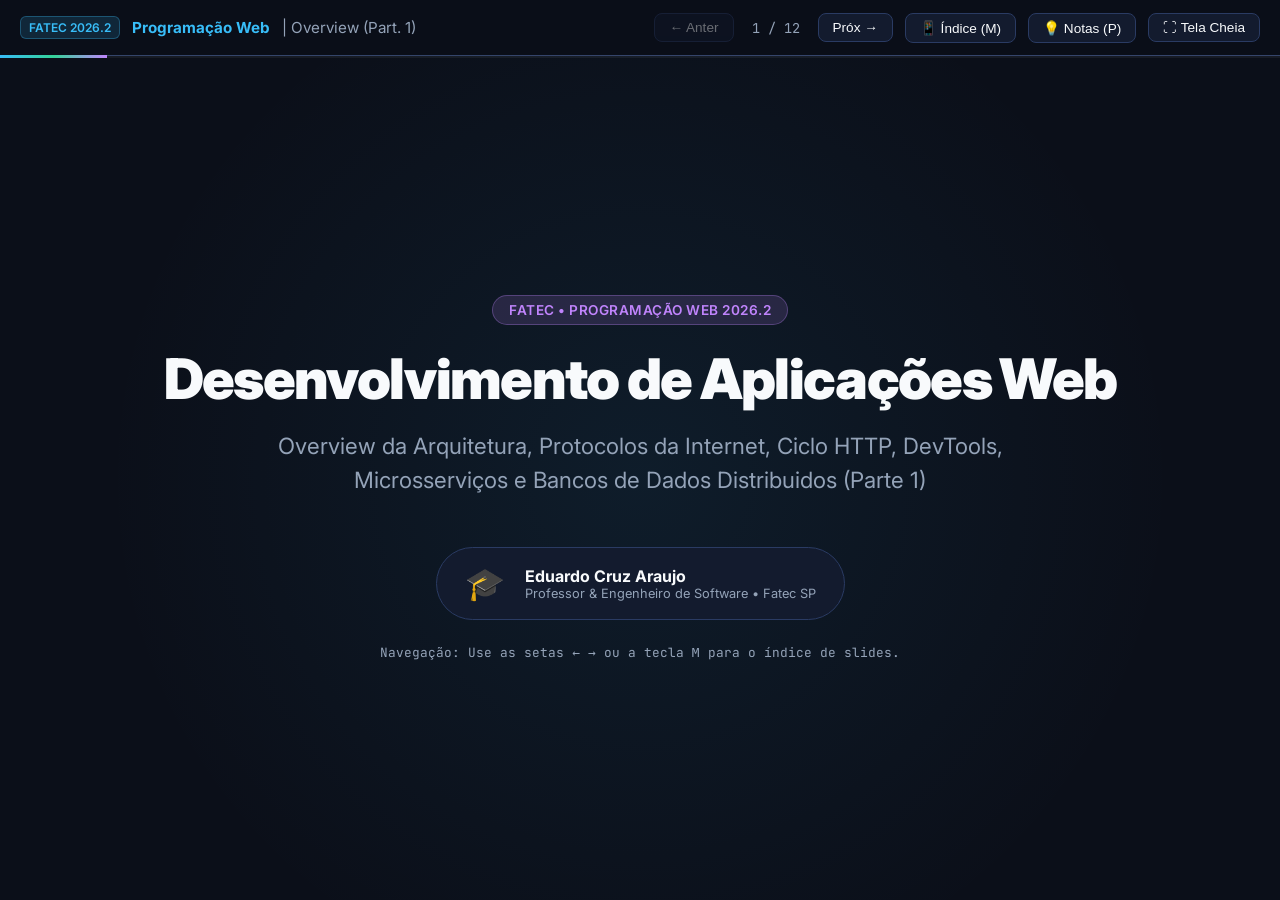
==== 01-pw-desenvolvimento-de-aplicacoes-web-overview-part-1/src/demo/index.html @ 103f816c "feat: adiciona aplicacoes de demonstracao (src/demo) e atualiza README" ====
<!DOCTYPE html>
<html lang="pt-BR">
<head>
  <meta charset="UTF-8">
  <meta name="viewport" content="width=device-width, initial-scale=1.0">
  <title>Programação Web - Overview (Part. 1) | Fatec</title>
  <link rel="preconnect" href="https://fonts.googleapis.com">
  <link rel="preconnect" href="https://fonts.gstatic.com" crossorigin>
  <link href="https://fonts.googleapis.com/css2?family=Fira+Code:wght@400;600&family=Inter:wght@400;500;600;700;800;900&family=JetBrains+Mono:wght@400;600;700&display=swap" rel="stylesheet">
  <link rel="stylesheet" href="styles.css">
</head>
<body>

  <!-- Top Application Navigation Bar -->
  <header class="app-header">
    <div class="brand">
      <span class="brand-badge">FATEC 2026.2</span>
      <span>Programação Web</span>
      <span style="color: var(--text-muted); font-weight: 400;">| Overview (Part. 1)</span>
    </div>
    
    <div class="header-controls">
      <button class="btn-nav" id="btn-prev" title="Slide Anterior (Seta Esquerda)">← Anter</button>
      <span class="slide-counter" id="slide-counter">1 / 12</span>
      <button class="btn-nav" id="btn-next" title="Próximo Slide (Seta Direita / Espaço)">Próx →</button>
      <button class="btn-nav" id="btn-overview" title="Menu de Navegação (Teclas M)">📱 Índice (M)</button>
      <button class="btn-nav" id="btn-notes" title="Notas do Apresentador (Tecla P)">💡 Notas (P)</button>
      <button class="btn-nav" id="btn-fullscreen" title="Modo Tela Cheia (Tecla F)">⛶ Tela Cheia</button>
    </div>
  </header>

  <!-- Top Progress Bar -->
  <div class="progress-bar-container">
    <div class="progress-bar" id="progress-bar"></div>
  </div>

  <!-- Slides Viewport -->
  <main class="slides-viewport">

    <!-- SLIDE 1: CAPA -->
    <section class="slide slide-cover active">
      <span class="cover-badge">FATEC • PROGRAMAÇÃO WEB 2026.2</span>
      <h1 class="cover-title">Desenvolvimento de Aplicações Web</h1>
      <p class="cover-subtitle">Overview da Arquitetura, Protocolos da Internet, Ciclo HTTP, DevTools, Microsserviços e Bancos de Dados Distribuidos (Parte 1)</p>
      
      <div class="author-box">
        <div style="font-size: 2rem;">🎓</div>
        <div class="author-info">
          <div class="author-name">Eduardo Cruz Araujo</div>
          <div class="author-meta">Professor & Engenheiro de Software • Fatec SP</div>
        </div>
      </div>

      <div style="margin-top: 24px; font-size: 0.8rem; color: var(--text-muted); font-family: var(--font-mono);">
        Navegação: Use as setas <kbd>←</kbd> <kbd>→</kbd> ou a tecla <kbd>M</kbd> para o índice de slides.
      </div>
    </section>

    <!-- SLIDE 2: INTERNET VS WEB -->
    <section class="slide">
      <div class="slide-header">
        <span class="slide-tag">01. Fundamentos Globais</span>
        <h2 class="slide-title">Internet e World Wide Web (WWW)</h2>
        <p class="slide-subtitle">A diferença fundamental entre a infraestrutura física/lógica e os serviços de hipertexto.</p>
      </div>

      <div class="grid-2">
        <div class="card">
          <div class="card-title">
            <span style="font-size: 1.5rem;">🌐</span> O que é a Internet?
          </div>
          <div class="card-subtitle">A Infraestrutura Global de Transporte</div>
          <div class="card-body">
            <ul class="bullet-list">
              <li><strong>Rede de Redes:</strong> Bilhões de dispositivos conectados (roteadores, switches, cabos submarinos de fibra e satélites).</li>
              <li><strong>Protocolo Base:</strong> Opera sob a suíte de protocolos <strong>TCP/IP</strong>.</li>
              <li><strong>Rodovia Digital:</strong> Suporta múltiplos serviços independentes:
                <div style="display: flex; gap: 8px; margin-top: 8px; flex-wrap: wrap;">
                  <span style="background: rgba(56, 189, 248, 0.1); border: 1px solid var(--accent-cyan); color: var(--accent-cyan); padding: 4px 8px; border-radius: 6px; font-size: 0.75rem; font-family: var(--font-mono);">Web (HTTP)</span>
                  <span style="background: rgba(255,255,255,0.05); padding: 4px 8px; border-radius: 6px; font-size: 0.75rem; font-family: var(--font-mono);">E-mail (SMTP)</span>
                  <span style="background: rgba(255,255,255,0.05); padding: 4px 8px; border-radius: 6px; font-size: 0.75rem; font-family: var(--font-mono);">Arquivos (FTP)</span>
                  <span style="background: rgba(255,255,255,0.05); padding: 4px 8px; border-radius: 6px; font-size: 0.75rem; font-family: var(--font-mono);">Streaming (RTSP/UDP)</span>
                </div>
              </li>
            </ul>
          </div>
        </div>

        <div class="card" style="border-color: rgba(52, 211, 153, 0.4);">
          <div class="card-title" style="color: var(--accent-emerald);">
            <span style="font-size: 1.5rem;">📄</span> O que é a Web (World Wide Web)?
          </div>
          <div class="card-subtitle">O Sistema de Informações e Hipertexto</div>
          <div class="card-body">
            <ul class="bullet-list">
              <li><strong>Documentos Interligados:</strong> Baseia-se no conceito de <strong>Hipertexto</strong> (links acessíveis via navegadores).</li>
              <li><strong>A Tríade Fundamental:</strong>
                <ol style="margin-top: 8px; padding-left: 20px; line-height: 1.6; color: var(--text-main);">
                  <li><strong>HTML:</strong> Estrutura e conteúdo da informação.</li>
                  <li><strong>HTTP / HTTPS:</strong> Protocolo de comunicação e transporte.</li>
                  <li><strong>URL / URI:</strong> Sistema de localização e endereçamento único global.</li>
                </ol>
              </li>
            </ul>
          </div>
        </div>
      </div>

      <div class="presenter-notes-box" style="display:none;">
        💡 <strong>Nota para o Professor:</strong> Destaque para a turma a analogia da rodovia (Internet) versus os carros que trafegam nela (Web, Email, Streaming). Muitos alunos confundem achar que a Internet é apenas o navegador.
      </div>
    </section>

    <!-- SLIDE 3: ORIGEM DA WEB & A TRÍADE -->
    <section class="slide">
      <div class="slide-header">
        <span class="slide-tag">02. História & Padrões</span>
        <h2 class="slide-title">Origem da Web & Os Três Pilares</h2>
        <p class="slide-subtitle">Como Tim Berners-Lee criou a base da tecnologia livre e royalty-free no CERN em 1989.</p>
      </div>

      <div class="grid-3">
        <div class="card">
          <div class="card-title">👨‍💻 O Criador & CERN</div>
          <div class="card-body">
            <p style="margin-bottom: 12px;">Sir <strong>Tim Berners-Lee</strong> propôs a Web em <strong>1989</strong> no laboratório do <strong>CERN</strong> (Suíça) para facilitar o compartilhamento de pesquisas entre cientistas.</p>
            <div class="code-snippet">Primeiro Site (1991):<br>https://info.cern.ch/</div>
          </div>
        </div>

        <div class="card">
          <div class="card-title" style="color: var(--accent-purple);">🔓 Royalty-Free</div>
          <div class="card-body">
            <p>Lançada publicamente em <strong>1991</strong> como tecnologia <strong>Royalty-Free (gratuita e aberta)</strong>, o que permitiu sua adoção e evolução exponencial por todo o planeta.</p>
          </div>
        </div>

        <div class="card">
          <div class="card-title" style="color: var(--accent-amber);">📐 Padronização W3C</div>
          <div class="card-body">
            <p>Garante a interoperabilidade entre navegadores e sistemas operacionais mantendo padrões abertos para HTML, CSS e APIs.</p>
          </div>
        </div>
      </div>
    </section>

    <!-- SLIDE 4: SIMULADOR CICLO DE VIDA WEB -->
    <section class="slide">
      <div class="slide-header">
        <span class="slide-tag">03. Arquitetura Cliente-Servidor</span>
        <h2 class="slide-title">O Ciclo de Vida de um Acesso Web</h2>
        <p class="slide-subtitle">O caminho completo percorrido desde a digitação da URL até a renderização de pixels na tela.</p>
      </div>

      <!-- Interactive Widget: Web Lifecycle -->
      <div class="interactive-widget">
        <div class="widget-toolbar">
          <div class="toolbar-title">
            <span>⚡ SIMULADOR INTERATIVO DO CICLO HTTP</span>
          </div>
          <div class="toolbar-controls">
            <button class="btn-nav" id="lc-btn-play">▶ Executar Sequência</button>
            <button class="btn-nav" id="lc-btn-next">Próximo Passo ➔</button>
            <button class="btn-nav" id="lc-btn-reset">↺ Reiniciar</button>
          </div>
        </div>

        <div class="lifecycle-visualizer">
          <div class="lifecycle-steps">
            <div class="step-node active" data-step="0">
              <div class="step-number">1</div>
              <div class="step-title">URL Input</div>
              <div class="step-desc">Cliente no Navegador</div>
            </div>
            <div class="step-node" data-step="1">
              <div class="step-number">2</div>
              <div class="step-title">DNS Lookup</div>
              <div class="step-desc">Traduz Domínio -> IP</div>
            </div>
            <div class="step-node" data-step="2">
              <div class="step-number">3</div>
              <div class="step-title">TCP / TLS</div>
              <div class="step-desc">Conexão Segura</div>
            </div>
            <div class="step-node" data-step="3">
              <div class="step-number">4</div>
              <div class="step-title">HTTP Req / Res</div>
              <div class="step-desc">GET -> 200 OK</div>
            </div>
            <div class="step-node" data-step="4">
              <div class="step-number">5</div>
              <div class="step-title">DOM Rendering</div>
              <div class="step-desc">Paint na Tela</div>
            </div>
          </div>

          <div class="step-details-box">
            <div class="details-header">
              <span class="details-badge" id="lc-badge">CLIENTE</span>
              <h3 class="details-title" id="lc-title">1. Entrada da URL</h3>
            </div>
            <p class="details-content" id="lc-desc">O usuário digita https://www.fatec.sp.gov.br e o navegador valida o protocolo e o domínio.</p>
            <div class="code-snippet" id="lc-code">URL: https://www.fatec.sp.gov.br:443/index.html</div>
          </div>
        </div>
      </div>
    </section>

    <!-- SLIDE 5: DEVTOOLS GUI & MOCKUP -->
    <section class="slide">
      <div class="slide-header">
        <span class="slide-tag">04. Ferramentas Práticas (Hands-On)</span>
        <h2 class="slide-title">Explorando o Chrome DevTools</h2>
        <p class="slide-subtitle">A suíte essencial integrada ao navegador para inspeção, testes de rede e depuração.</p>
      </div>

      <!-- Interactive DevTools Mockup -->
      <div class="devtools-container">
        <div class="devtools-nav">
          <div class="devtools-tab active" data-tab="elements">🔍 Elementos</div>
          <div class="devtools-tab" data-tab="console">💻 Console</div>
          <div class="devtools-tab" data-tab="sources">📂 Fontes (Sources)</div>
          <div class="devtools-tab" data-tab="network">🌐 Rede (Network)</div>
          <div class="devtools-tab" data-tab="performance">⚡ Desempenho</div>
          <div class="devtools-tab" data-tab="application">💾 Aplicação</div>
          <div class="devtools-tab" data-tab="lighthouse">🚀 Lighthouse</div>
        </div>
        <div class="devtools-panel">
          <h3 style="color: var(--accent-cyan); font-size: 1.1rem; margin-bottom: 8px;" id="dt-panel-title">Aba Elementos (DOM & CSS)</h3>
          <p style="font-size: 0.95rem; color: #bbb; line-height: 1.6;" id="dt-panel-content">
            Permite inspecionar a árvore DOM em tempo real, editar tags HTML, modificar propriedades CSS e testar responsividade visual instantaneamente. Ideal para ajustar layouts e entender a hierarquia da página.
          </p>
        </div>
      </div>
    </section>

    <!-- SLIDE 6: PADRÕES ESTRUTURAIS & MONOLITO VS MICROSSERVIÇOS -->
    <section class="slide">
      <div class="slide-header">
        <span class="slide-tag">05. Arquitetura e Design</span>
        <h2 class="slide-title">Padrões Estruturais: Monolito vs. Microsserviços</h2>
        <p class="slide-subtitle">Como a escolha arquitetural impacta a escalabilidade, manutenção e tolerância a falhas.</p>
      </div>

      <div class="arch-toggle-bar">
        <button class="arch-btn active" id="arch-btn-mono">Monolito Modular</button>
        <button class="arch-btn" id="arch-btn-micro">Microsserviços Distribuídos</button>
        <button class="btn-nav" id="btn-sim-crash" style="border-color: var(--accent-rose); color: var(--accent-rose);">💥 Simular Falha de Serviço</button>
      </div>

      <div class="arch-diagram-canvas" id="arch-diagram">
        <!-- Injected via JavaScript -->
      </div>
    </section>

    <!-- SLIDE 7: APIS E INTEGRAÇÃO -->
    <section class="slide">
      <div class="slide-header">
        <span class="slide-tag">06. Comunicação entre Serviços</span>
        <h2 class="slide-title">APIs, API Gateway & Padronização de Interfaces</h2>
        <p class="slide-subtitle">Tecnologias de integração: REST vs GraphQL vs gRPC e padrões BFF (Backend for Frontend).</p>
      </div>

      <div class="grid-3">
        <div class="card">
          <div class="card-title">📡 REST</div>
          <div class="card-body">
            <p>Padrão baseado nos verbos HTTP (GET, POST, PUT, DELETE). Stateless e fácil de cachear.</p>
          </div>
        </div>

        <div class="card" style="border-color: rgba(192, 132, 252, 0.4);">
          <div class="card-title" style="color: var(--accent-purple);">⚡ GraphQL</div>
          <div class="card-body">
            <p>Permite que o cliente solicite exatamente os campos necessários, evitando <em>over-fetching</em> e <em>under-fetching</em>.</p>
          </div>
        </div>

        <div class="card" style="border-color: rgba(52, 211, 153, 0.4);">
          <div class="card-title" style="color: var(--accent-emerald);">🚀 gRPC</div>
          <div class="card-body">
            <p>Comunicação binária de altíssima performance via HTTP/2 e Protocol Buffers (ideal para backend-to-backend).</p>
          </div>
        </div>
      </div>
    </section>

    <!-- SLIDE 8: ARQUITETURA STATELESS -->
    <section class="slide">
      <div class="slide-header">
        <span class="slide-tag">07. Escalabilidade Horizontal</span>
        <h2 class="slide-title">Arquitetura Stateless (Sem Estado)</h2>
        <p class="slide-subtitle">Como permitir que qualquer nó atenda qualquer requisição sem reter sessão local.</p>
      </div>

      <div class="interactive-widget">
        <div class="widget-toolbar">
          <div class="toolbar-title">
            <span>🛡️ SIMULADOR DE FAILOVER STATELESS (JWT vs REDIS)</span>
          </div>
          <div class="toolbar-controls">
            <button class="btn-nav" id="btn-sim-failover" style="border-color: var(--accent-cyan); color: var(--accent-cyan);">💥 Simular Queda do Servidor 1</button>
          </div>
        </div>

        <div class="stateless-flow-grid">
          <div class="card" id="server-node-1">
            <div class="card-title">
              <span class="server-badge" style="background: var(--accent-cyan); color: #000; padding: 2px 8px; border-radius: 4px; font-size: 0.75rem;">ONLINE (Instância A)</span>
            </div>
            <div class="card-body">
              <strong>Servidor 1:</strong> Processa requisições validando a chave pública do JWT sem consultar banco de sessão local.
            </div>
          </div>

          <div class="card" id="server-node-2">
            <div class="card-title">
              <span class="server-badge" style="background: var(--accent-blue); color: #000; padding: 2px 8px; border-radius: 4px; font-size: 0.75rem;">ONLINE (Instância B)</span>
            </div>
            <div class="card-body">
              <strong>Servidor 2:</strong> Pronto para assumir o tráfego instantaneamente com o mesmo Token JWT.
            </div>
          </div>
        </div>

        <div style="background: rgba(0,0,0,0.3); padding: 12px; border-radius: 8px; font-size: 0.85rem; color: var(--text-muted);" id="stateless-status-text">
          Ambas as instâncias estão prontas para autenticar requisições com JWT.
        </div>
      </div>
    </section>

    <!-- SLIDE 9: TEOREMA CAP & CONSISTÊNCIA DISTRIBUÍDA -->
    <section class="slide">
      <div class="slide-header">
        <span class="slide-tag">08. Teoria de Sistemas Distribuidos</span>
        <h2 class="slide-title">Teorema CAP & Consistência Eventual</h2>
        <p class="slide-subtitle">O teorema de Eric Brewer: Em redes sujeitas a partição, é necessário escolher entre Consistência estrita (CP) ou Disponibilidade alta (AP).</p>
      </div>

      <div class="cap-section-layout">
        <!-- CAP Triangle & Partition Simulator -->
        <div class="cap-interactive-card">
          <div class="widget-toolbar" style="padding: 6px 12px;">
            <span class="toolbar-title" style="font-size: 0.8rem;">📐 TRIÂNGULO CAP & SIMULADOR DE PARTIÇÃO DE REDE</span>
            <button class="btn-nav" id="btn-toggle-partition" style="font-size: 0.75rem; border-color: var(--accent-rose); color: var(--accent-rose);">⚡ Cortar Cabo de Rede (Partição)</button>
          </div>

          <div class="cap-triangle-wrapper">
            <div class="cap-node cap-node-c active" data-cap="c">
              <strong style="color: var(--accent-cyan); font-size: 1.2rem;">C</strong>
              <span style="font-size: 0.7rem; color: #aaa;">Consistência</span>
            </div>
            <div class="cap-node cap-node-a" data-cap="a">
              <strong style="color: var(--accent-emerald); font-size: 1.2rem;">A</strong>
              <span style="font-size: 0.7rem; color: #aaa;">Disponibilidade</span>
            </div>
            <div class="cap-node cap-node-p" data-cap="p">
              <strong style="color: var(--accent-purple); font-size: 1.2rem;">P</strong>
              <span style="font-size: 0.7rem; color: #aaa;">Tolerância</span>
            </div>
          </div>

          <!-- Network Partition Status Box -->
          <div class="partition-sim-box">
            <div class="partition-nodes-display">
              <div class="node-box">Nó A (São Paulo)</div>
              <span class="network-link-status link-ok" id="net-link-status">⚡ Conexão OK</span>
              <div class="node-box">Nó B (Virgínia - EUA)</div>
            </div>

            <div style="font-size: 0.8rem; color: var(--text-muted); line-height: 1.5;" id="net-partition-explain">
              <strong>Estado Normal:</strong> Os dois nós trocam confirmações de escrita síncronas sem falhas na rede.
            </div>
          </div>
        </div>

        <!-- Deep Dive Educational Content -->
        <div class="card">
          <div class="card-title" style="color: var(--accent-cyan);" id="cap-details-title">Consistência (Consistency)</div>
          <div class="card-body" id="cap-details-desc">
            <p style="margin-bottom: 12px;"><strong>O que significa?</strong> Todos os nós da rede leem exatamente a mesma informação atualizada no mesmo milissegundo. Se um valor é alterado no Nó A, o Nó B é bloqueado até sincronizar.</p>
            
            <div style="background: rgba(0,0,0,0.3); border-left: 3px solid var(--accent-cyan); padding: 12px; border-radius: 4px; font-size: 0.85rem; margin-top: 10px;">
              <strong>Trade-Off Arquitetural na Web:</strong> Como falhas na rede (Partições) são inevitáveis na Internet global, a maioria das aplicações Web sacrifica a Consistência Rígida em favor da <strong>Consistência Eventual (Eventual Consistency)</strong> para nunca deixar a página do usuário fora do ar (AP).
            </div>

            <div style="margin-top: 14px; font-size: 0.8rem; color: var(--text-muted);">
              <strong>Extensão Teorema PACELC:</strong> Se houver Partição (P), escolha entre A ou C; Senão (E), escolha entre Latência (L) ou Consistência (C).
            </div>
          </div>
        </div>
      </div>
    </section>

    <!-- SLIDE 10: MATRIZ DE SELEÇÃO & TIPOS DE BANCOS DE DADOS -->
    <section class="slide">
      <div class="slide-header">
        <span class="slide-tag">09. Persistência & Modelagem de Dados</span>
        <h2 class="slide-title">Matriz de Seleção & Tipos de Bancos de Dados</h2>
        <p class="slide-subtitle">Comparativo aprofundado dos 5 paradigmas de armazenamento: SQL vs Documentos vs Chave-Valor vs Wide-Column vs Grafos.</p>
      </div>

      <div class="db-matrix-layout">
        <!-- Deep Breakdown Grid of DB Paradigms -->
        <div class="card" style="padding: 16px;">
          <div class="card-title" style="font-size: 1rem; color: var(--accent-emerald);">🗄️ Paradigmas de Armazenamento</div>
          
          <div class="db-type-card-grid">
            <div class="db-mini-card">
              <div class="db-mini-title">💎 SQL (Relacional)</div>
              <p>PostgreSQL, MySQL. ACID, Tabelas, Joins complexos. Ideal para: Finanças, ERP.</p>
            </div>

            <div class="db-mini-card">
              <div class="db-mini-title" style="color: var(--accent-cyan);">📄 Documento</div>
              <p>MongoDB. JSON flexível, Coleções dinâmicas. Ideal para: Catálogo, CMS.</p>
            </div>

            <div class="db-mini-card">
              <div class="db-mini-title" style="color: var(--accent-purple);">⚡ Chave-Valor</div>
              <p>Redis, DynamoDB. RAM sub-ms, Estruturas em memória. Ideal para: Cache, Sessão.</p>
            </div>

            <div class="db-mini-card">
              <div class="db-mini-title" style="color: var(--accent-amber);">📊 Wide-Column</div>
              <p>Cassandra, Scylla. Gravação massiva distribuída. Ideal para: Logs, IoT.</p>
            </div>

            <div class="db-mini-card" style="grid-column: span 2;">
              <div class="db-mini-title" style="color: var(--accent-rose);">🕸️ Grafos</div>
              <p>Neo4j, Amazon Neptune. Nós e Arestas. Otimizado para conexões e recomendações em redes sociais.</p>
            </div>
          </div>
        </div>

        <!-- Interactive Decision Engine Tool -->
        <div class="db-selector-box">
          <h4 style="color: var(--accent-cyan); margin-bottom: 6px;">🧠 Motor de Recomendação de Arquitetura de Dados</h4>
          <p style="font-size: 0.8rem; color: var(--text-muted);">Selecione os requisitos do seu projeto para obter a recomendação otimizada:</p>
          
          <div class="db-options-grid">
            <button class="db-opt-btn" data-req="acid">💳 Transações ACID (Financeiro/Saldo)</button>
            <button class="db-opt-btn" data-req="flexible">📄 Schema JSON Dinâmico (E-commerce)</button>
            <button class="db-opt-btn" data-req="highspeed">⚡ Leitura < 1ms em RAM (Cache / Sessão)</button>
            <button class="db-opt-btn" data-req="timeseries">📈 Telemetria IoT & Logs em Lote</button>
            <button class="db-opt-btn" data-req="graph">🕸️ Redes Sociais & Antifraude</button>
          </div>

          <div class="db-result-badge" id="db-rec-badge">Selecione requisitos acima para ver a sugestão</div>
          <p style="font-size: 0.8rem; color: var(--text-muted); margin-top: 8px; line-height: 1.5;" id="db-rec-reason">A escolha do banco de dados ideal deve equilibrar modelo de dados, padrão de acesso e requisitos de escalabilidade.</p>
          <div class="code-snippet" id="db-rec-snippet" style="margin-top: 10px; font-size: 0.75rem;">// Exemplo de código/modelo aparecerá aqui</div>
        </div>
      </div>
    </section>

    <!-- SLIDE 11: ESCALABILIDADE DE DADOS -->
    <section class="slide">
      <div class="slide-header">
        <span class="slide-tag">10. Altas Cargas de Tráfego</span>
        <h2 class="slide-title">Escalabilidade de Dados: Replicação, Sharding & Hashing</h2>
        <p class="slide-subtitle">Como superar gargalos de banco de dados quando a aplicação escala horizontalmente.</p>
      </div>

      <div class="grid-3">
        <div class="card">
          <div class="card-title">🔄 Replicação Master-Slave</div>
          <div class="card-body">
            <p>1 Nó de Escrita (Master) sincroniza assincronamente para N Nós de Leitura (Slaves). Aumenta dramaticamente a vazão de leitura.</p>
          </div>
        </div>

        <div class="card" style="border-color: rgba(56, 189, 248, 0.4);">
          <div class="card-title" style="color: var(--accent-cyan);">🧩 Sharding (Horizontal)</div>
          <div class="card-body">
            <p>Divide tabelas gigantescas em múltiplos servidores baseados em uma <strong>Shard Key</strong> (ex: ID do Usuário ou Região Geográfica).</p>
          </div>
        </div>

        <div class="card" style="border-color: rgba(192, 132, 252, 0.4);">
          <div class="card-title" style="color: var(--accent-purple);">⭕ Consistent Hashing</div>
          <div class="card-body">
            <p>Algoritmo em anel distribuído que minimiza a reorganização de dados quando nós são adicionados ou removidos da rede.</p>
          </div>
        </div>
      </div>
    </section>

    <!-- SLIDE 12: AGRADECIMENTO & ENCERRAMENTO DEDICADO -->
    <section class="slide slide-cover">
      <span class="cover-badge" style="background: rgba(56, 189, 248, 0.15); color: var(--accent-cyan); border-color: rgba(56, 189, 248, 0.3);">FATEC 2026.2 • PROGRAMAÇÃO WEB</span>
      <h2 style="font-size: 3.2rem; font-weight: 800; margin-bottom: 12px; color: var(--text-main);">Obrigado! 🤘</h2>
      <p style="font-size: 1.3rem; color: var(--text-muted); max-width: 600px; margin: 0 auto 32px auto; line-height: 1.5;">
        Dúvidas, perguntas ou considerações finais?
      </p>

      <div class="card" style="max-width: 480px; text-align: left; margin: 0 auto; width: 100%; border-color: rgba(56, 189, 248, 0.3);">
        <div class="card-title" style="font-size: 1.15rem; color: var(--accent-cyan);">👨‍🏫 Eduardo Cruz Araujo</div>
        <div class="card-body">
          <ul class="bullet-list" style="gap: 12px;">
            <li><strong>E-mail:</strong> <a href="mailto:eduardo.araujo@cps.sp.gov.br" style="color: var(--accent-cyan); text-decoration: none;">eduardo.araujo@cps.sp.gov.br</a></li>
            <li><strong>LinkedIn:</strong> <a href="https://www.linkedin.com/in/edcaraujo" target="_blank" style="color: var(--accent-cyan); text-decoration: none;">linkedin.com/in/edcaraujo</a></li>
            <li><strong>GitHub:</strong> <a href="https://github.com/edcaraujo" target="_blank" style="color: var(--accent-cyan); text-decoration: none;">github.com/edcaraujo</a></li>
          </ul>
        </div>
      </div>
    </section>

  </main>

  <!-- Navigation Grid / Overview Modal -->
  <div class="modal-overlay" id="overview-modal">
    <div class="modal-content">
      <div class="modal-header">
        <h3 class="modal-title">📱 ÍNDICE DE SLIDES DA APRESENTAÇÃO</h3>
        <button class="btn-close" id="modal-close">&times;</button>
      </div>
      <div class="slide-grid-nav" id="slide-grid-nav">
        <!-- Populated via app.js -->
      </div>
    </div>
  </div>

  <!-- Toast Notification Container -->
  <div class="toast-msg" id="toast-msg">Mensagem Toast</div>

  <script src="app.js"></script>
</body>
</html>
---- 01-pw-desenvolvimento-de-aplicacoes-web-overview-part-1/src/demo/styles.css ----
/* Styles for Programação Web - Overview Part 1 Interactive Presentation */
:root {
  --bg-main: #0b0f19;
  --bg-card: #131b2e;
  --bg-card-hover: #1c2744;
  --bg-card-active: #243256;
  --border-color: #2a3b63;
  --border-highlight: #3b82f6;
  
  --text-main: #f8fafc;
  --text-muted: #94a3b8;
  --text-dim: #64748b;
  
  --accent-cyan: #38bdf8;
  --accent-emerald: #34d399;
  --accent-purple: #c084fc;
  --accent-amber: #fbbf24;
  --accent-rose: #f43f5e;
  --accent-blue: #60a5fa;

  --font-sans: 'Inter', system-ui, -apple-system, BlinkMacSystemFont, 'Segoe UI', Roboto, sans-serif;
  --font-mono: 'JetBrains Mono', 'Fira Code', Consolas, monospace;

  --slide-width: 100vw;
  --slide-height: 100vh;
}

* {
  box-sizing: border-box;
  margin: 0;
  padding: 0;
}

html, body {
  width: 100%;
  height: 100%;
  overflow: hidden;
  background-color: var(--bg-main);
  color: var(--text-main);
  font-family: var(--font-sans);
  -webkit-font-smoothing: antialiased;
}

/* App Header Controls */
.app-header {
  position: fixed;
  top: 0;
  left: 0;
  right: 0;
  height: 56px;
  background: rgba(11, 15, 25, 0.85);
  backdrop-filter: blur(12px);
  border-bottom: 1px solid var(--border-color);
  display: flex;
  align-items: center;
  justify-content: space-between;
  padding: 0 20px;
  z-index: 100;
}

.brand {
  display: flex;
  align-items: center;
  gap: 12px;
  font-weight: 700;
  font-size: 0.95rem;
  color: var(--accent-cyan);
}

.brand-badge {
  background: rgba(56, 189, 248, 0.15);
  color: var(--accent-cyan);
  padding: 3px 8px;
  border-radius: 6px;
  font-size: 0.75rem;
  font-weight: 600;
  border: 1px solid rgba(56, 189, 248, 0.3);
}

.header-controls {
  display: flex;
  align-items: center;
  gap: 12px;
}

.btn-nav {
  background: var(--bg-card);
  border: 1px solid var(--border-color);
  color: var(--text-main);
  padding: 6px 14px;
  border-radius: 8px;
  font-size: 0.85rem;
  font-weight: 500;
  cursor: pointer;
  display: inline-flex;
  align-items: center;
  gap: 6px;
  transition: all 0.2s ease;
}

.btn-nav:hover {
  background: var(--bg-card-hover);
  border-color: var(--accent-cyan);
  color: #fff;
  transform: translateY(-1px);
}

.btn-nav:active {
  transform: translateY(0);
}

.btn-nav.active {
  background: var(--accent-blue);
  color: #000;
  border-color: var(--accent-cyan);
  font-weight: 700;
}

.slide-counter {
  font-family: var(--font-mono);
  font-size: 0.85rem;
  color: var(--text-muted);
  min-width: 60px;
  text-align: center;
}

/* Progress bar */
.progress-bar-container {
  position: fixed;
  top: 55px;
  left: 0;
  right: 0;
  height: 3px;
  background: rgba(255, 255, 255, 0.05);
  z-index: 101;
}

.progress-bar {
  height: 100%;
  width: 0%;
  background: linear-gradient(90deg, var(--accent-cyan), var(--accent-emerald), var(--accent-purple));
  transition: width 0.3s cubic-bezier(0.4, 0, 0.2, 1);
}

/* Presentation Container & Slides */
.slides-viewport {
  width: 100vw;
  height: calc(100vh - 56px);
  margin-top: 56px;
  position: relative;
  overflow: hidden;
}

.slide {
  position: absolute;
  top: 0;
  left: 0;
  width: 100%;
  height: 100%;
  opacity: 0;
  visibility: hidden;
  transform: scale(0.98) translateY(10px);
  transition: opacity 0.4s ease, transform 0.4s ease, visibility 0.4s;
  padding: 40px 60px;
  display: flex;
  flex-direction: column;
  overflow-y: auto;
}

.slide.active {
  opacity: 1;
  visibility: visible;
  transform: scale(1) translateY(0);
}

/* Slide Typography & Titles */
.slide-header {
  margin-bottom: 24px;
}

.slide-tag {
  display: inline-block;
  font-family: var(--font-mono);
  font-size: 0.8rem;
  text-transform: uppercase;
  letter-spacing: 1px;
  color: var(--accent-emerald);
  margin-bottom: 6px;
  font-weight: 600;
}

.slide-title {
  font-size: 2.2rem;
  font-weight: 800;
  color: var(--text-main);
  letter-spacing: -0.02em;
  line-height: 1.2;
}

.slide-subtitle {
  font-size: 1.1rem;
  color: var(--text-muted);
  margin-top: 6px;
  font-weight: 400;
}

/* Content Grids & Layouts */
.grid-2 {
  display: grid;
  grid-template-columns: 1fr 1fr;
  gap: 24px;
  flex: 1;
}

.grid-3 {
  display: grid;
  grid-template-columns: repeat(3, 1fr);
  gap: 20px;
  flex: 1;
}

.grid-5 {
  display: grid;
  grid-template-columns: repeat(5, 1fr);
  gap: 14px;
  flex: 1;
}

/* Glass Cards */
.card {
  background: var(--bg-card);
  border: 1px solid var(--border-color);
  border-radius: 14px;
  padding: 24px;
  display: flex;
  flex-direction: column;
  transition: border-color 0.2s ease, box-shadow 0.2s ease;
  position: relative;
}

.card:hover {
  border-color: rgba(56, 189, 248, 0.4);
  box-shadow: 0 8px 30px rgba(0, 0, 0, 0.3);
}

.card-title {
  font-size: 1.2rem;
  font-weight: 700;
  margin-bottom: 12px;
  display: flex;
  align-items: center;
  gap: 10px;
  color: var(--accent-cyan);
}

.card-subtitle {
  font-size: 0.85rem;
  color: var(--text-muted);
  margin-bottom: 16px;
}

.card-body {
  font-size: 0.95rem;
  line-height: 1.6;
  color: var(--text-muted);
  flex: 1;
}

.card-body strong {
  color: var(--text-main);
}

.bullet-list {
  list-style: none;
  display: flex;
  flex-direction: column;
  gap: 10px;
}

.bullet-list li {
  position: relative;
  padding-left: 20px;
  line-height: 1.5;
}

.bullet-list li::before {
  content: "•";
  color: var(--accent-cyan);
  font-weight: bold;
  font-size: 1.2rem;
  position: absolute;
  left: 0;
  top: -2px;
}

/* Cover Slide Special Styling */
.slide-cover {
  justify-content: center;
  align-items: center;
  text-align: center;
  background: radial-gradient(circle at center, rgba(56, 189, 248, 0.08) 0%, transparent 70%);
}

.cover-badge {
  background: rgba(192, 132, 252, 0.15);
  border: 1px solid rgba(192, 132, 252, 0.3);
  color: var(--accent-purple);
  padding: 6px 16px;
  border-radius: 20px;
  font-size: 0.85rem;
  font-weight: 600;
  letter-spacing: 0.5px;
  margin-bottom: 20px;
  display: inline-block;
}

.cover-title {
  font-size: 3.5rem;
  font-weight: 900;
  color: var(--text-main);
  margin-bottom: 16px;
  letter-spacing: -0.03em;
}

.cover-subtitle {
  font-size: 1.4rem;
  color: var(--text-muted);
  max-width: 800px;
  margin: 0 auto 30px auto;
  line-height: 1.5;
}

.author-box {
  display: flex;
  align-items: center;
  gap: 20px;
  background: var(--bg-card);
  padding: 16px 28px;
  border-radius: 50px;
  border: 1px solid var(--border-color);
  margin-top: 20px;
}

.author-info {
  text-align: left;
}

.author-name {
  font-size: 1rem;
  font-weight: 700;
  color: var(--text-main);
}

.author-meta {
  font-size: 0.8rem;
  color: var(--text-muted);
}

/* Interactive Component Containers */
.interactive-widget {
  background: var(--bg-card);
  border: 1px solid var(--border-color);
  border-radius: 16px;
  padding: 24px;
  margin-top: 16px;
  display: flex;
  flex-direction: column;
  gap: 20px;
  box-shadow: 0 10px 40px rgba(0, 0, 0, 0.4);
}

.widget-toolbar {
  display: flex;
  align-items: center;
  justify-content: space-between;
  background: rgba(0,0,0,0.25);
  padding: 10px 16px;
  border-radius: 10px;
  border: 1px solid rgba(255,255,255,0.05);
}

.toolbar-title {
  font-size: 0.9rem;
  font-weight: 600;
  color: var(--accent-emerald);
  display: flex;
  align-items: center;
  gap: 8px;
}

.toolbar-controls {
  display: flex;
  align-items: center;
  gap: 8px;
}

/* Interactive Simulator: Web Lifecycle */
.lifecycle-visualizer {
  display: flex;
  flex-direction: column;
  gap: 20px;
}

.lifecycle-steps {
  display: grid;
  grid-template-columns: repeat(5, 1fr);
  gap: 12px;
  position: relative;
}

.step-node {
  background: rgba(15, 23, 42, 0.7);
  border: 1px solid var(--border-color);
  border-radius: 12px;
  padding: 16px 12px;
  text-align: center;
  cursor: pointer;
  transition: all 0.3s cubic-bezier(0.4, 0, 0.2, 1);
  position: relative;
}

.step-node:hover {
  border-color: var(--accent-cyan);
  background: var(--bg-card-hover);
}

.step-node.active {
  border-color: var(--accent-cyan);
  background: rgba(56, 189, 248, 0.15);
  box-shadow: 0 0 20px rgba(56, 189, 248, 0.3);
  transform: translateY(-4px);
}

.step-node.completed {
  border-color: var(--accent-emerald);
  background: rgba(52, 211, 153, 0.1);
}

.step-number {
  width: 28px;
  height: 28px;
  border-radius: 50%;
  background: var(--border-color);
  color: var(--text-main);
  display: flex;
  align-items: center;
  justify-content: center;
  font-size: 0.8rem;
  font-weight: 700;
  margin: 0 auto 8px auto;
  font-family: var(--font-mono);
}

.step-node.active .step-number {
  background: var(--accent-cyan);
  color: #000;
}

.step-node.completed .step-number {
  background: var(--accent-emerald);
  color: #000;
}

.step-title {
  font-size: 0.85rem;
  font-weight: 600;
  color: var(--text-main);
  margin-bottom: 4px;
}

.step-desc {
  font-size: 0.75rem;
  color: var(--text-muted);
}

.step-details-box {
  background: rgba(0, 0, 0, 0.4);
  border: 1px solid var(--border-color);
  border-radius: 12px;
  padding: 20px;
  min-height: 160px;
  display: flex;
  flex-direction: column;
  justify-content: center;
}

.details-header {
  display: flex;
  align-items: center;
  gap: 12px;
  margin-bottom: 10px;
}

.details-badge {
  background: var(--accent-blue);
  color: #000;
  padding: 2px 8px;
  border-radius: 4px;
  font-size: 0.75rem;
  font-weight: 700;
  font-family: var(--font-mono);
}

.details-title {
  font-size: 1.1rem;
  font-weight: 700;
  color: var(--text-main);
}

.details-content {
  font-size: 0.9rem;
  color: var(--text-muted);
  line-height: 1.6;
}

.code-snippet {
  font-family: var(--font-mono);
  background: #080c14;
  padding: 10px 14px;
  border-radius: 8px;
  border: 1px solid #1e293b;
  color: var(--accent-cyan);
  font-size: 0.8rem;
  margin-top: 8px;
  overflow-x: auto;
}

/* Chrome DevTools Mockup Widget */
.devtools-container {
  background: #1e1e1e;
  border: 1px solid #333;
  border-radius: 10px;
  overflow: hidden;
  font-family: system-ui, sans-serif;
  color: #ccc;
}

.devtools-nav {
  display: flex;
  background: #252526;
  border-bottom: 1px solid #333;
  overflow-x: auto;
}

.devtools-tab {
  padding: 10px 16px;
  font-size: 0.8rem;
  font-weight: 500;
  color: #888;
  cursor: pointer;
  border-right: 1px solid #2d2d2d;
  white-space: nowrap;
  transition: all 0.15s ease;
}

.devtools-tab:hover {
  color: #fff;
  background: #2a2d2e;
}

.devtools-tab.active {
  color: #38bdf8;
  border-bottom: 2px solid #38bdf8;
  background: #1e1e1e;
  font-weight: 600;
}

.devtools-panel {
  padding: 20px;
  min-height: 220px;
  background: #181818;
}

/* Architecture Comparison Sandbox */
.arch-toggle-bar {
  display: flex;
  gap: 12px;
  margin-bottom: 16px;
}

.arch-btn {
  flex: 1;
  padding: 12px;
  background: var(--bg-card);
  border: 1px solid var(--border-color);
  border-radius: 10px;
  color: var(--text-muted);
  font-weight: 600;
  font-size: 0.9rem;
  cursor: pointer;
  text-align: center;
  transition: all 0.2s ease;
}

.arch-btn:hover {
  border-color: var(--accent-cyan);
  color: var(--text-main);
}

.arch-btn.active {
  background: rgba(56, 189, 248, 0.15);
  border-color: var(--accent-cyan);
  color: var(--accent-cyan);
}

.arch-diagram-canvas {
  background: rgba(0, 0, 0, 0.3);
  border: 1px solid var(--border-color);
  border-radius: 12px;
  padding: 24px;
  min-height: 240px;
  display: flex;
  align-items: center;
  justify-content: center;
}

/* CAP Theorem Dedicated Slide Styles */
.cap-section-layout {
  display: grid;
  grid-template-columns: 1fr 1fr;
  gap: 24px;
  flex: 1;
}

.cap-interactive-card {
  background: var(--bg-card);
  border: 1px solid var(--border-color);
  border-radius: 16px;
  padding: 24px;
  display: flex;
  flex-direction: column;
  gap: 16px;
}

.cap-triangle-wrapper {
  position: relative;
  width: 280px;
  height: 250px;
  margin: 10px auto;
}

.cap-node {
  position: absolute;
  width: 90px;
  height: 90px;
  border-radius: 50%;
  background: var(--bg-main);
  border: 2px solid var(--border-color);
  display: flex;
  flex-direction: column;
  align-items: center;
  justify-content: center;
  cursor: pointer;
  transition: all 0.3s ease;
  z-index: 2;
  box-shadow: 0 4px 15px rgba(0,0,0,0.5);
}

.cap-node:hover {
  transform: scale(1.08);
  border-color: var(--accent-cyan);
}

.cap-node.active {
  border-color: var(--accent-cyan);
  background: rgba(56, 189, 248, 0.2);
  box-shadow: 0 0 25px rgba(56, 189, 248, 0.5);
}

.cap-node-c { top: 0; left: 50%; transform: translateX(-50%); }
.cap-node-a { bottom: 0; left: 0; }
.cap-node-p { bottom: 0; right: 0; }

.cap-node.active.cap-node-c { transform: translateX(-50%) scale(1.1); }

/* Network Partition Simulator Box */
.partition-sim-box {
  background: rgba(0, 0, 0, 0.4);
  border: 1px solid var(--border-color);
  border-radius: 12px;
  padding: 16px;
  display: flex;
  flex-direction: column;
  gap: 12px;
}

.partition-nodes-display {
  display: flex;
  align-items: center;
  justify-content: space-between;
  position: relative;
  padding: 12px;
  background: #080c14;
  border-radius: 8px;
  border: 1px solid #1e293b;
}

.node-box {
  background: #1e293b;
  border: 1px solid var(--accent-cyan);
  padding: 10px 14px;
  border-radius: 8px;
  font-size: 0.8rem;
  font-weight: 700;
  color: var(--text-main);
  text-align: center;
}

.network-link-status {
  font-family: var(--font-mono);
  font-size: 0.75rem;
  padding: 4px 10px;
  border-radius: 12px;
  font-weight: 700;
}

.link-ok {
  background: rgba(52, 211, 153, 0.2);
  color: var(--accent-emerald);
  border: 1px solid var(--accent-emerald);
}

.link-cut {
  background: rgba(244, 63, 94, 0.2);
  color: var(--accent-rose);
  border: 1px solid var(--accent-rose);
}

/* Database Selector Tool Dedicated Slide */
.db-matrix-layout {
  display: grid;
  grid-template-columns: 1fr 1fr;
  gap: 24px;
  flex: 1;
}

.db-type-card-grid {
  display: grid;
  grid-template-columns: repeat(3, 1fr);
  gap: 10px;
  margin-top: 10px;
}

.db-mini-card {
  background: rgba(0,0,0,0.3);
  border: 1px solid var(--border-color);
  border-radius: 8px;
  padding: 10px;
  font-size: 0.8rem;
}

.db-mini-title {
  font-weight: 700;
  color: var(--accent-cyan);
  margin-bottom: 4px;
  display: flex;
  align-items: center;
  gap: 6px;
}

.db-selector-box {
  background: rgba(0,0,0,0.3);
  border: 1px solid var(--border-color);
  border-radius: 12px;
  padding: 20px;
}

.db-options-grid {
  display: grid;
  grid-template-columns: repeat(2, 1fr);
  gap: 8px;
  margin-top: 12px;
}

.db-opt-btn {
  background: var(--bg-card);
  border: 1px solid var(--border-color);
  border-radius: 8px;
  padding: 8px 12px;
  font-size: 0.8rem;
  color: var(--text-muted);
  cursor: pointer;
  text-align: left;
  transition: all 0.2s ease;
}

.db-opt-btn:hover {
  border-color: var(--accent-cyan);
  color: var(--text-main);
}

.db-opt-btn.selected {
  background: rgba(52, 211, 153, 0.15);
  border-color: var(--accent-emerald);
  color: var(--accent-emerald);
  font-weight: 600;
}

.db-result-badge {
  background: rgba(192, 132, 252, 0.15);
  border: 1px solid var(--accent-purple);
  color: var(--accent-purple);
  padding: 8px 14px;
  border-radius: 8px;
  font-weight: 700;
  font-size: 0.9rem;
  margin-top: 14px;
  display: inline-block;
}

/* Stateless vs Stateful Simulator */
.stateless-flow-grid {
  display: grid;
  grid-template-columns: 1fr 1fr;
  gap: 20px;
}

/* Navigation Drawer Modal */
.modal-overlay {
  position: fixed;
  top: 0;
  left: 0;
  right: 0;
  bottom: 0;
  background: rgba(0,0,0,0.8);
  backdrop-filter: blur(8px);
  z-index: 200;
  display: flex;
  align-items: center;
  justify-content: center;
  opacity: 0;
  pointer-events: none;
  transition: opacity 0.3s ease;
}

.modal-overlay.open {
  opacity: 1;
  pointer-events: auto;
}

.modal-content {
  background: var(--bg-card);
  border: 1px solid var(--border-color);
  border-radius: 16px;
  width: 90%;
  max-width: 900px;
  max-height: 85vh;
  overflow-y: auto;
  padding: 30px;
  box-shadow: 0 20px 60px rgba(0,0,0,0.6);
}

.modal-header {
  display: flex;
  align-items: center;
  justify-content: space-between;
  margin-bottom: 20px;
  border-bottom: 1px solid var(--border-color);
  padding-bottom: 12px;
}

.modal-title {
  font-size: 1.4rem;
  font-weight: 700;
  color: var(--accent-cyan);
}

.btn-close {
  background: transparent;
  border: none;
  color: var(--text-muted);
  font-size: 1.5rem;
  cursor: pointer;
}

.btn-close:hover {
  color: var(--text-main);
}

.slide-grid-nav {
  display: grid;
  grid-template-columns: repeat( auto-fill, minmax(240px, 1fr) );
  gap: 16px;
}

.grid-nav-item {
  background: var(--bg-main);
  border: 1px solid var(--border-color);
  border-radius: 10px;
  padding: 14px;
  cursor: pointer;
  transition: all 0.2s ease;
}

.grid-nav-item:hover {
  border-color: var(--accent-cyan);
  transform: translateY(-2px);
}

.grid-nav-item.active {
  border-color: var(--accent-cyan);
  background: rgba(56, 189, 248, 0.1);
}

.nav-item-num {
  font-family: var(--font-mono);
  font-size: 0.75rem;
  color: var(--accent-emerald);
  font-weight: 700;
  margin-bottom: 4px;
}

.nav-item-title {
  font-size: 0.9rem;
  font-weight: 600;
  color: var(--text-main);
}

/* Presenter Notes Overlay */
.presenter-notes-box {
  background: rgba(15, 23, 42, 0.95);
  border-left: 4px solid var(--accent-amber);
  padding: 14px 20px;
  border-radius: 0 10px 10px 0;
  margin-top: 20px;
  font-size: 0.85rem;
  color: #fbbf24;
  line-height: 1.5;
}

/* Toast Notification */
.toast-msg {
  position: fixed;
  bottom: 20px;
  right: 20px;
  background: var(--bg-card);
  border: 1px solid var(--accent-cyan);
  color: var(--text-main);
  padding: 10px 18px;
  border-radius: 8px;
  font-size: 0.85rem;
  box-shadow: 0 8px 24px rgba(0,0,0,0.5);
  z-index: 300;
  transform: translateY(100px);
  opacity: 0;
  transition: all 0.3s ease;
}

.toast-msg.show {
  transform: translateY(0);
  opacity: 1;
}

/* Responsive adjustments */
@media (max-width: 1024px) {
  .grid-2, .grid-3, .grid-5, .cap-section-layout, .db-matrix-layout {
    grid-template-columns: 1fr;
  }
  .slide {
    padding: 24px;
  }
  .lifecycle-steps {
    grid-template-columns: 1fr;
  }
  .cover-title {
    font-size: 2.5rem;
  }
}
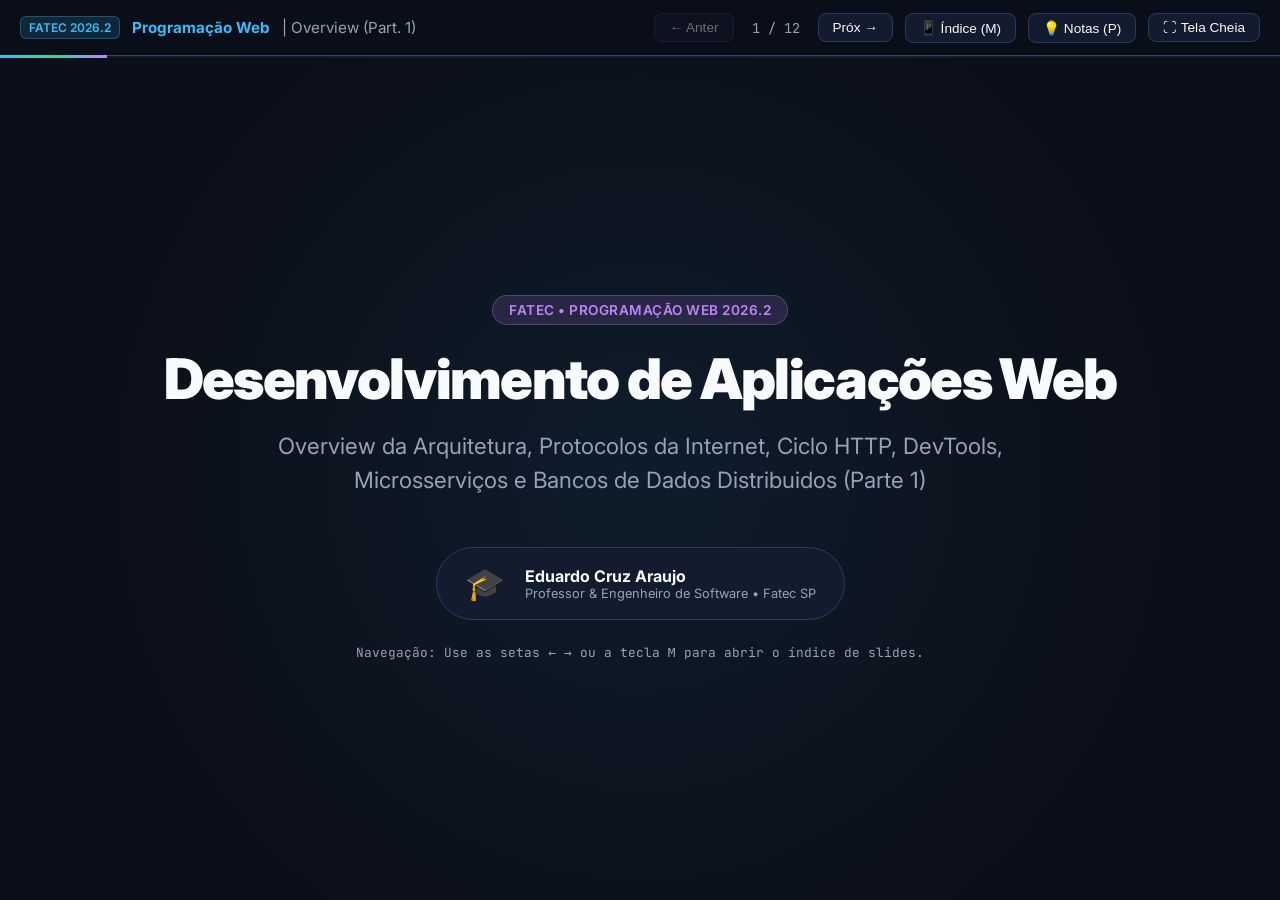
==== commit b795d151: "Atualiza demo da aula 01 - Desenvolvimento de aplicações Web (Part. 1)" ====
--- a/01-pw-desenvolvimento-de-aplicacoes-web-overview-part-1/src/demo/index.html
+++ b/01-pw-desenvolvimento-de-aplicacoes-web-overview-part-1/src/demo/index.html
@@ -52,7 +52,7 @@
       </div>
 
       <div style="margin-top: 24px; font-size: 0.8rem; color: var(--text-muted); font-family: var(--font-mono);">
-        Navegação: Use as setas <kbd>←</kbd> <kbd>→</kbd> ou a tecla <kbd>M</kbd> para o índice de slides.
+        Navegação: Use as setas <kbd>←</kbd> <kbd>→</kbd> ou a tecla <kbd>M</kbd> para abrir o índice de slides.
       </div>
     </section>
 
@@ -485,12 +485,12 @@
       </div>
     </section>
 
-    <!-- SLIDE 12: AGRADECIMENTO & ENCERRAMENTO DEDICADO -->
+    <!-- SLIDE 12: AGRADECIMENTO & ENCERRAMENTO -->
     <section class="slide slide-cover">
       <span class="cover-badge" style="background: rgba(56, 189, 248, 0.15); color: var(--accent-cyan); border-color: rgba(56, 189, 248, 0.3);">FATEC 2026.2 • PROGRAMAÇÃO WEB</span>
       <h2 style="font-size: 3.2rem; font-weight: 800; margin-bottom: 12px; color: var(--text-main);">Obrigado! 🤘</h2>
-      <p style="font-size: 1.3rem; color: var(--text-muted); max-width: 600px; margin: 0 auto 32px auto; line-height: 1.5;">
-        Dúvidas, perguntas ou considerações finais?
+      <p style="font-size: 1.3rem; color: var(--text-muted); max-width: 650px; margin: 0 auto 32px auto; line-height: 1.5;">
+        Dúvidas, perguntas ou discussões
       </p>
 
       <div class="card" style="max-width: 480px; text-align: left; margin: 0 auto; width: 100%; border-color: rgba(56, 189, 248, 0.3);">
